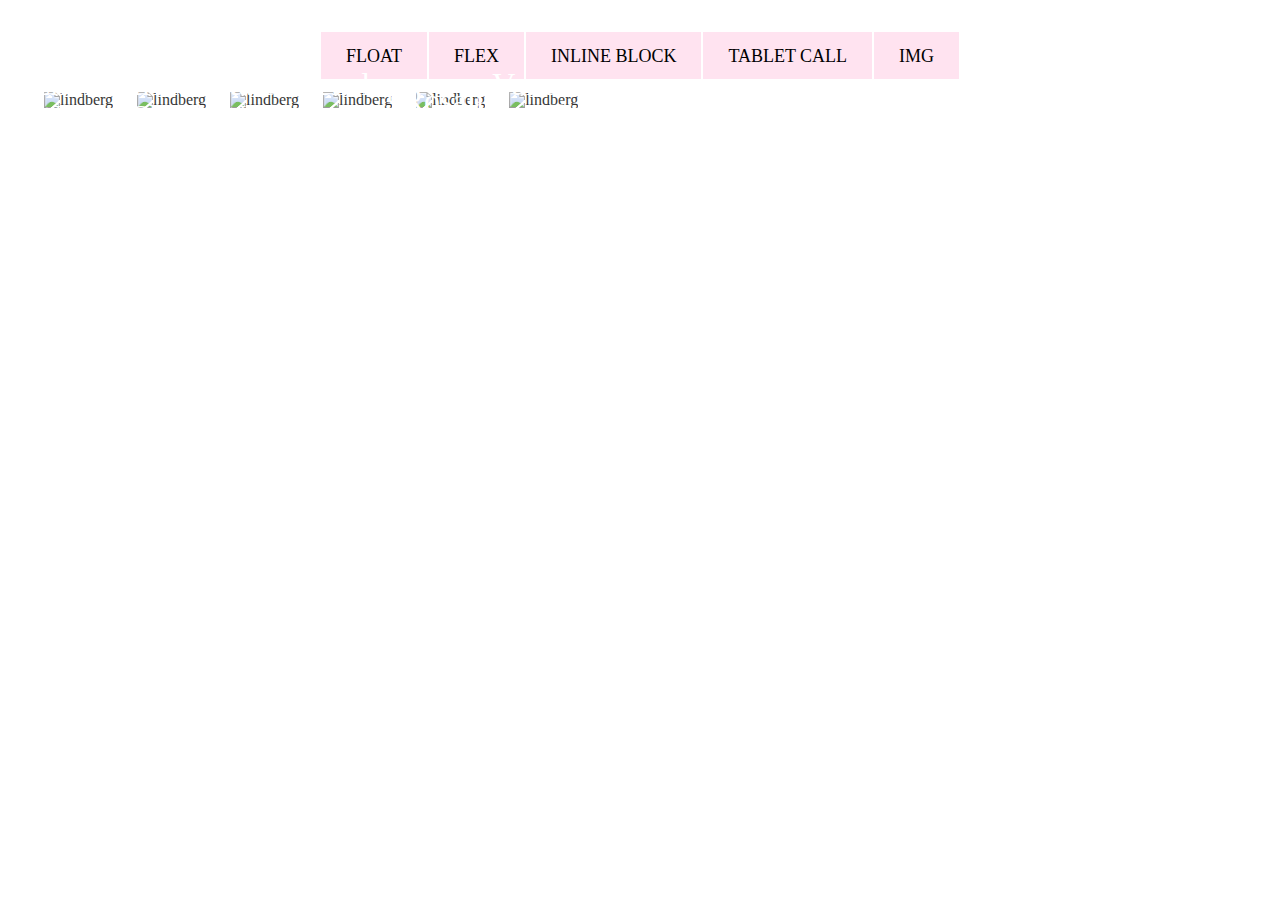
==== index-lindbergh.html @ 278c9791 "Create index-lindbergh.html" ====
<!DOCTYPE html>
<html lang="ru">
<head>
	<meta charset="UTF-8">
	<title>homework</title>
	<link rel="stylesheet" href="css/style.css">
	</head>
<body>
<div class="menu">
<ul>
<li>
<a href="index — float.html" title="float">Float</a>
</li>
<li>
<a href="index.html" title="float">Flex</a>
</li>
<li>
<a href="index —inline block.html" title="inline block">Inline block</a>
</li>
<li>
<a href="index — tablet call.html" title="tablet call">Tablet call</a>
</li>
<li>
	<a href="#" title="img">IMG</a>
</li>
</ul>

	
	<div class="wrapper1">
		<div class="border1">
		<div class="image1">
		<img class="opacity1" src="foto/emmawatson.png" alt="lindberg">
		<p class="text1">Emma Watson</p>
	</div>
</div>
			<div class="border1">
		<div class="image1">
		<img class="opacity1" src="foto/irinashaik.png" alt="lindberg">
		<p class="text1">Irina Shayk</p>
	</div>
	</div>
				<div class="border1">
		<div class="image1">
		<img class="opacity1" src="foto/kateelizabethwinslet.png" alt="lindberg">
		<p class="text1">Kate Winslet</p>
</div>
	</div>
	
				<div class="border1">
		<div class="image1">
		<img class="opacity1" src="foto/penelopecruz.png" alt="lindberg">
		<p class="text1">Penelope Cruz</p>
</div>
	</div>


				<div class="border1">
		<div class="image1">
		<img class="opacity1" src="foto/rosalia.png" alt="lindberg">
		<p class="text1">Rosalia</p>
</div>
	</div>


				<div class="border1">
		<div class="image1">
		<img class="opacity1" src="foto/vanessachantalparadis.png" alt="lindberg">
		<p class="text1">Vanessa Paradis</p>
</div>
	</div>
</div>
</body>
---- css/style.css ----
@import url('');
/*css reset*/
			html, body, div, span, applet, object, iframe,
			h1, h2, h3, h4, h5, h6, p, blockquote, pre,
			a, abbr, acronym, address, big, cite, code,
			del, dfn, em, img, ins, kbd, q, s, samp,
			small, strike, strong, sub, sup, tt, var,
			b, u, i, center,
			dl, dt, dd, ol, ul, li,
			fieldset, form, label, legend,
			table, caption, tbody, tfoot, thead, tr, th, td,
			article, aside, canvas, details, embed, 
			figure, figcaption, footer, header, hgroup, 
			menu, nav, output, ruby, section, summary,
			time, mark, audio, video {
				margin: 0;
				padding: 0;
				border: 0;
				font-size: 100%;
				font: inherit;
				vertical-align: baseline;
			}
			/* HTML5 display-role reset for older browsers */
			article, aside, details, figcaption, figure, 
			footer, header, hgroup, menu, nav, section {
				display: block;
			}
			body {
				line-height: 1;
			}
			ol, ul {
				list-style: none;
			}
			blockquote, q {
				quotes: none;
			}
			blockquote:before, blockquote:after,
			q:before, q:after {
				content: '';
				content: none;
			}
			table {
				border-collapse: collapse;
				border-spacing: 0;
			}
/*main*/

/*	div{
		outline: 2px solid red;
	}*/
	div{
		outline: 1px solid #ffffff;

	}


.wrapper{
		width:1200px;
		margin: 0 auto;
		padding:  32px 20;	
	}

.menu {
	margin: 32px 32px ;
	padding: 0;
	border: 0;
	font: inherit;
}
ul{
	text-align: center;
	font-size: 0;
}
ul li{
	display: inline-block;
	background: #ffe3f0;
	font-size: 18px;
}
ul li a{
	text-decoration: none;
	color: black;
	text-transform: uppercase;
	padding: 15px 25px;
	display: block;
}
ul li a:hover {
    background-color: #ffe3f0;
    font-size: larger;
    font-style: inherit;
    font-weight: bolder;
}
li+li{
    border-left: 2px solid #ffffff;
}




h1{
	margin: 32px 32px ;
	text-align: center;
	font-size: 36px
}
.first{
	background: #d5a7b4;
	display: flex;

}

.first_1{
	width: 400px;
	height: 200px;
}
.first_2{
	width: 400px;
    height: 200px;
   
}
.first_3{
	width: 400px;
    height: 200px;
	
}
.three{background: #a36452;
display: flex;
}


.second{
background: #e9bbc8;
display: flex;
}
.second_left{
	width: 800px;
	height: 200px;

}
.second_left_1{
	width: 800px;
	height: 100px;
}
.second_left_2{
	width: 800px;
	height: 100px;
}
.second_right_1{
	width: 400px;
	height: 67px;
}
.second_right_2{
	width: 400px;
	height: 67px;
}
.second_right_3{
	width: 400px;
	height: 67px;
}

.three{
background: #a36452;
display: flex;
height: 200px;
}
.three_left{
width: 400px;
}
.three_right{
width: 800px;	
}
.three_right_top{
width: 800px;
height: 100px;
}
.three_right_bottom{
display: inline-flex;
width: 800px;
}
.three_right_bottom_1{
width: 400px;
height: 100px;
}
.three_right_bottom_2{
width: 400px;
height: 100px;
}

.four{
display: flex;
background: #B5AAD5;
height: 300px;
}

.four_left{
flex: 0 0 800px;
}

.four_left_top{
flex: 0 0 800px;
height: 100px;
}

.four_left_bottom{
display: flex;
}

.four_left_bottom_left{
flex: 0 0 400px;
height: 200px;
}
.four_left_bottom_left_top{
flex: 0 0 400px;
height: 100px;
}
.four_left_bottom_left_bottom{
display: flex;
height: 100px;
}
.four_left_bottom_left_bottom_1{
flex: 0 0 200px;
}
.four_left_bottom_left_bottom_2{
flex: 0 0 200px;
}
.four_left_bottom_right{
flex: 0 0 400px;
}
.four_rigth{
flex: 0 0 400px;
}
.four_rigth{
flex: 0 0 400px;
}









.first1{
background: #d5a7b4;
}

.first11{
	width: 400px;
	float:left;
	height: 200px;
	background: #d5a7b4;
}
.first2{
	width: 400px;
    height: 200px;
	float:left;
	background: #d5a7b4;
}
.first3{
	width: 400px;
    height: 200px;
	float:left;
	background: #d5a7b4;
}
 .clr{
    clear: left;
}




.second2{
background: #def3ff;
}
.second_left2{
	width: 800px;
	float: left;
}
.second_left_11{
height: 100px;
width: 800px;
}

.second_left_21{
	height: 100px;
	width: 800px;

}
.second_right2{
	width: 400px;
	float: left;
}
.second_right_11{
	height: 66px;
}
.second_right_21{
	height: 66px;
}
.second_right_31{
	height: 66px;
}


.three3{
background:#f4bf3c;
}

.three_left1{
	width: 400px;
	float: left;
	height: 200px;
}
.three_right_top1
{
	float: left;
	width:800px;
	height: 100px;

}
.three_right_bottom_12{
	float: left;
	width:400px;
	height: 100px;
}
.three_right_bottom_21{
	float: left;
	width:400px;
	height: 100px;
}


.four4{
	background: #f8955b;
}
.four_left1{
	float: left;
	width: 800px;
}
.four_left_top1{
	height: 100px;
	float: left;
	width: 800px;
	background: #f8955b;
}
.four_left_bottom1{
	font-size: 0px;
	background: #f8955b;

}
.four_left_bottom_left1{
	width: 400px;
	float: left;
	height: 100px;
	background: #f8955b;
}
.four_left_bottom_left_top1{
	width: 400px;
	height: 100px;
	background: #f8955b;;
}
.four_left_bottom_left_bottom1{
	width: 400px;
	height: 100px;
	background: #f8955b;
}
.four_left_bottom_left_bottom_11{
	width: 200px;
	float: left;
	height: 100px;
	background: #f8955b;
}
.four_left_bottom_left_bottom_21{
	width: 200px;
	float: left;
	height: 100px;
	background: #f8955b;
}
.four_left_bottom_right1{
	width: 400px;
	float: left;
	height: 200px;
	background: #f8955b;
}
.four_right1{
	width: 400px;
	float: left;
	height: 300px;
	background: #f8955b;
}




.first01{
	background: #dfb1be;
	font-size:0;
}
.first_01{
	width: 400px;
	font-size: 16px;
	display: inline-block;
	height: 200px;
}



.second01{
	background: #def3ff;
	font-size: 0px;
}
.second_left01{
	width: 800px;
	font-size: 16px;
	display: inline-block;

}
.secont_left_001{
	height: 100px;
}
.secont_left_02{
	height: 100px;
}

.second_right01{
	width: 400px;
	display: inline-block;
}
.second_right_01{
	height: 66px;
}
.second_right_02{
	height: 66px;
}
.second_right_03{
	height: 66px;
	
}



.third03{
	background: #f4bf3c;
	font-size: 0px;
}
.third_left03{
	display: inline-block;
	width: 500px;
	height: 200px;
}
.third_right_bottom03{
	width: 700px;
	display: inline-block;
}
.third_right_bottom_01{
	height: 110px;
	display: inline-block;
	width: 350px;
}



.four01{
	background: #f8955b;
	font-size: 0px;
}
.four_left01{
	display: inline-block;
	width: 800px;
}
.four_left_top01{
	height: 100px;
	display: inline-block;
	width: 800px;
}
.four_left_bottom01{
	font-size: 0px;
	background: #f8955b;
}
.four_left_bottom_left01{
	width: 400px;
	display: inline-block;
}
.four_left_bottom_left_top01{
	width: 400px;
	height: 100px;
}
.four_left_bottom_left_bottom01{
	width: 400px;
	height: 100px;
}
.four_left_bottom_left_bottom_01{
	width: 200px;
	display:inline-block;
	height: 100px;
}
.four_left_bottom_left_bottom_02{
	width: 200px;
	display:inline-block;
	height: 100px;
}
.four_right01{
	width: 400px;
	display:inline-block;
	height: 200px;
}





.first3{
	background: #dfb1be;
	font-size:0;
}
.first_13{
	width: 400px;
	font-size: 16px;
	display:table-cell;
	height: 200px;
}


.second13{
	background: #def3ff;
}
.second_left13{
	width: 800px;
	font-size: 16px;
	display:table-cell;

}
.secont_left_133{
	height: 100px;
	width: 800px;

}
.secont_left_23{
	height: 100px;
	width: 800px;
}

.second_right13{
	width: 400px;
	display:table-cell;
}
.second_right_13{
	height: 66px;
	width: 400px;
}
.second_right_233{
	height: 66px;
	width: 400px;
}
.second_right_33{
	height: 66px;
	width: 400px;
	
}



.third3{
	background: #f4bf3c;
}
.third_left13{
	display:table-cell;
	width: 500px;
	height: 200px;
}
.third_right_bottom13{
	width: 700px;
	display:table-cell;
}
.third_right_bottom_113{
	height: 110px;
	display:table-cell;
	width: 350px;
}


.four3{
	background: #f8955b;
}
.four_left3{
	display:table-cell;
	width: 800px;
}
.four_left_top3{
	height: 100px;
	display:table-cell;
	width: 800px;
}
.four_left_bottom3{
	font-size: 0px;
	background: #f8955b;
}
.four_left_bottom_left3{
	width: 400px;
	display:table-cell;
}
.four_left_bottom_left_top3{
	width: 400px;
	height: 100px;
}
.four_left_bottom_left_bottom3{
	width: 400px;
	height: 100px;
}
.four_left_bottom_left_bottom_13{
	width: 200px;
	display:table-cell;
	height: 100px;
}
.four_left_bottom_left_bottom_23{
	width: 200px;
	display:table-cell;
	height: 100px;
}

.four_right3{
	width: 400px;
	display:table-cell;
}






.first333{
	font-size:0;
	background: #d5a7b4;
}
.first_13{
	width: 400px;
	font-size: 16px;
	display:table-cell;
	height: 200px;
}
.first23{
	width: 400px;
	font-size: 16px;
	display:table-cell;
	height: 200px;
}
.first33{
 width: 400px;
	font-size: 16px;
	display:table-cell;
	height: 200px;
}

.second13{
	background: #def3ff;
}
.second_left13{
	width: 800px;
	font-size: 16px;
	display:table-cell;

}
.secont_left_133{
	height: 100px;
	width: 800px;
}
.secont_left_23{
	height: 100px;
	width: 800px;
}

.second_right13{
	width: 400px;
	display:table-cell;
}
.second_right_13{
	height: 66px;
	width: 400px;
}
.second_right_233{
	height: 66px;
	width: 400px;
}
.second_right_33{
	height: 66px;
	width: 400px;
	
}



.third333{
	background: #f4bf3c;
}
.third_left13{
	display:table-cell;
	width: 500px;
	height: 200px;
	background: #f4bf3c;
}
.third_right_bottom13{
	width: 700px;
	display:table-cell;
	background: #f4bf3c;
}
.third_right_bottom_113{
	height: 110px;
	display:table-cell;
	width: 350px;
	background: #f4bf3c;
}


.four3{
	background: #f8955b;
}
.four_left3{
	display:table-cell;
	width: 800px;
}
.four_left_top3{
	height: 100px;
	display:table-cell;
	width: 800px;
}
.four_left_bottom3{
	font-size: 0px;
	background: #f8955b;
}
.four_left_bottom_left3{
	width: 400px;
	display:table-cell;
}
.four_left_bottom_left_top3{
	width: 400px;
	height: 100px;
}
.four_left_bottom_left_bottom3{
	width: 400px;
	height: 100px;
}
.four_left_bottom_left_bottom_13{
	width: 200px;
	display:table-cell;
	height: 100px;
}
.four_left_bottom_left_bottom_23{
	width: 200px;
	display:table-cell;
	height: 100px;
}

.four_right3{
	width: 400px;
	display:table-cell;
}




.wrapper1{
	display: flex;
	flex-wrap: wrap;
	width:1200px;	
	}
.border1{
	padding: 12px;
}
.image1{
	position: relative;
}
.opacity1{
	opacity:0.8;
}

.text1 {
font-size: 32px;
color: white;
position: absolute;
margin-right: -50%;
top: 50%;
left: 50%;
transform: translate(-50%, -50%);
}
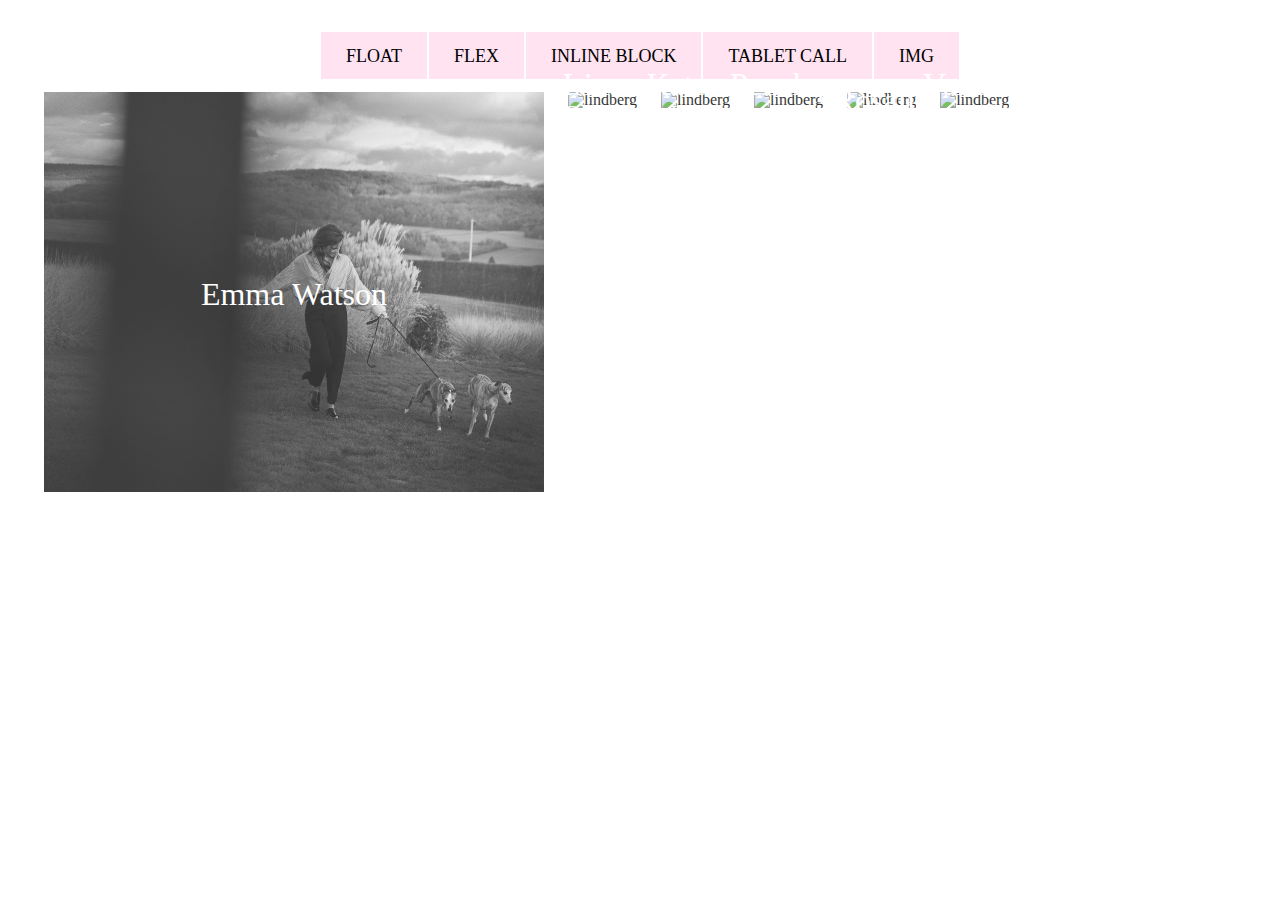
==== commit 08fd1ed3: "Update index-lindbergh.html" ====
--- a/index-lindbergh.html
+++ b/index-lindbergh.html
@@ -29,7 +29,7 @@
 	<div class="wrapper1">
 		<div class="border1">
 		<div class="image1">
-		<img class="opacity1" src="foto/emmawatson.png" alt="lindberg">
+		<img class="opacity1" src="image/emmawatson.png" alt="lindberg">
 		<p class="text1">Emma Watson</p>
 	</div>
 </div>
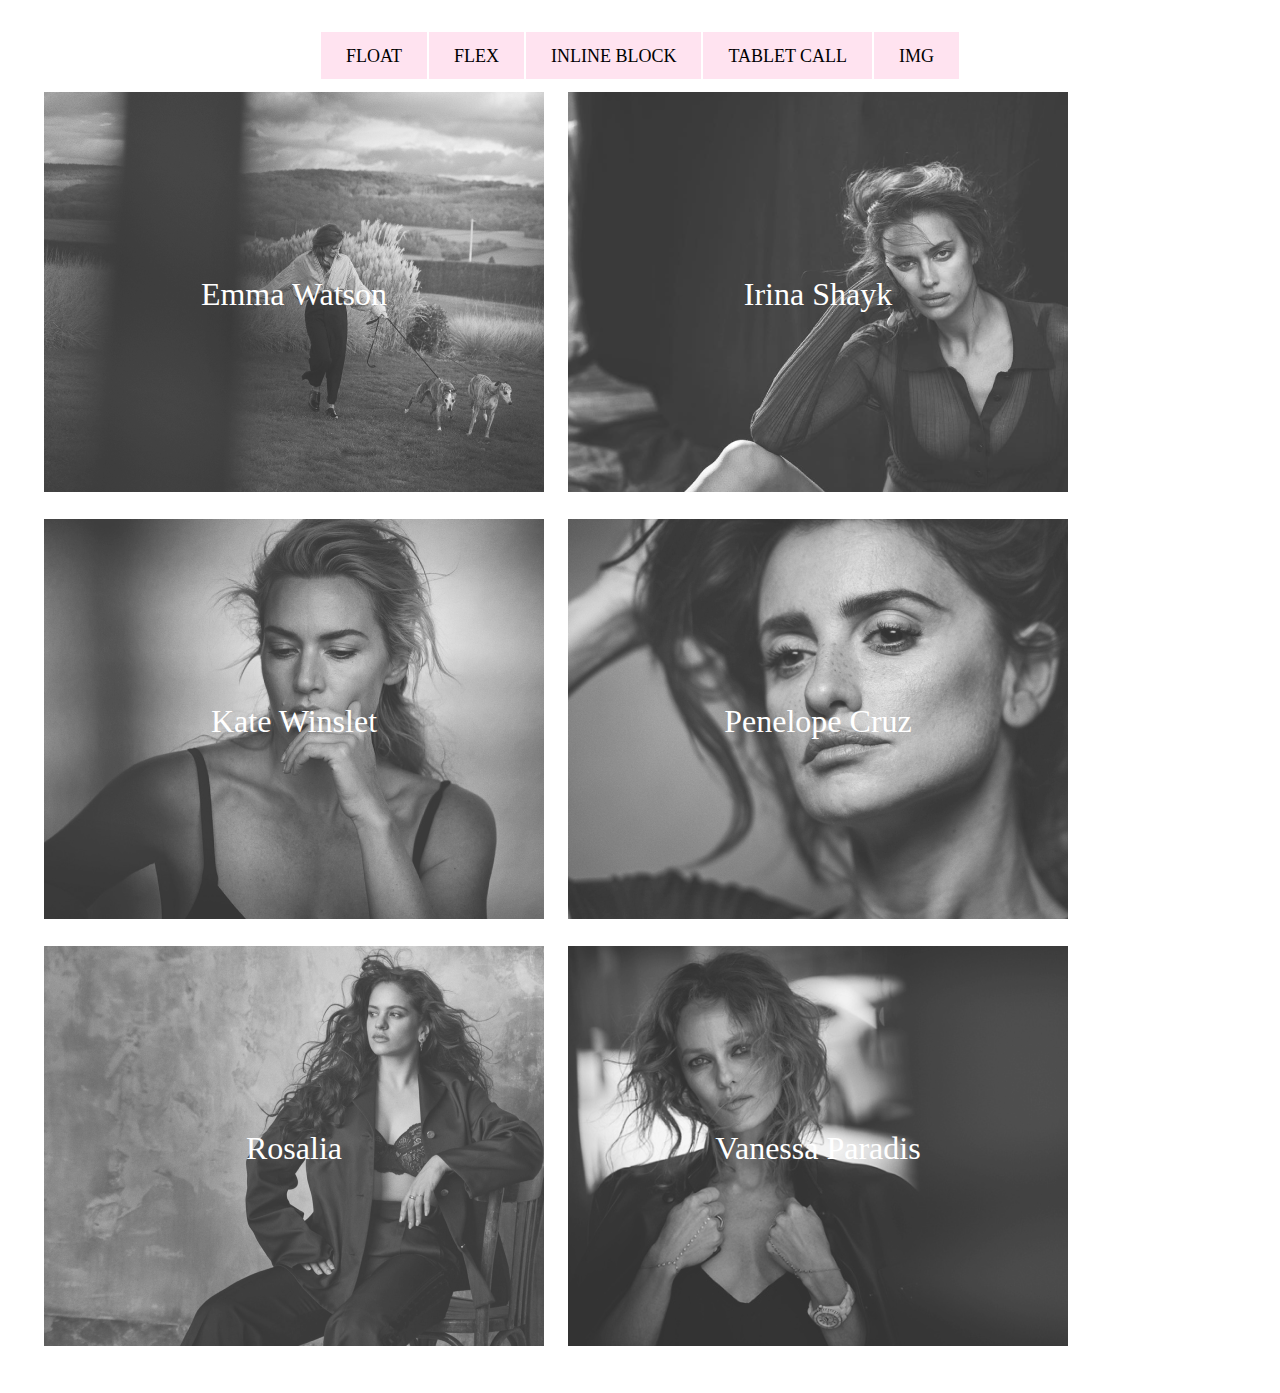
==== commit 789eacb8: "Update index-lindbergh.html" ====
--- a/index-lindbergh.html
+++ b/index-lindbergh.html
@@ -35,20 +35,20 @@
 </div>
 			<div class="border1">
 		<div class="image1">
-		<img class="opacity1" src="foto/irinashaik.png" alt="lindberg">
+		<img class="opacity1" src="image/irinashaik.png" alt="lindberg">
 		<p class="text1">Irina Shayk</p>
 	</div>
 	</div>
 				<div class="border1">
 		<div class="image1">
-		<img class="opacity1" src="foto/kateelizabethwinslet.png" alt="lindberg">
+		<img class="opacity1" src="image/kateelizabethwinslet.png" alt="lindberg">
 		<p class="text1">Kate Winslet</p>
 </div>
 	</div>
 	
 				<div class="border1">
 		<div class="image1">
-		<img class="opacity1" src="foto/penelopecruz.png" alt="lindberg">
+		<img class="opacity1" src="image/penelopecruz.png" alt="lindberg">
 		<p class="text1">Penelope Cruz</p>
 </div>
 	</div>
@@ -56,7 +56,7 @@
 
 				<div class="border1">
 		<div class="image1">
-		<img class="opacity1" src="foto/rosalia.png" alt="lindberg">
+		<img class="opacity1" src="image/rosalia.png" alt="lindberg">
 		<p class="text1">Rosalia</p>
 </div>
 	</div>
@@ -64,7 +64,7 @@
 
 				<div class="border1">
 		<div class="image1">
-		<img class="opacity1" src="foto/vanessachantalparadis.png" alt="lindberg">
+		<img class="opacity1" src="image/vanessachantalparadis.png" alt="lindberg">
 		<p class="text1">Vanessa Paradis</p>
 </div>
 	</div>
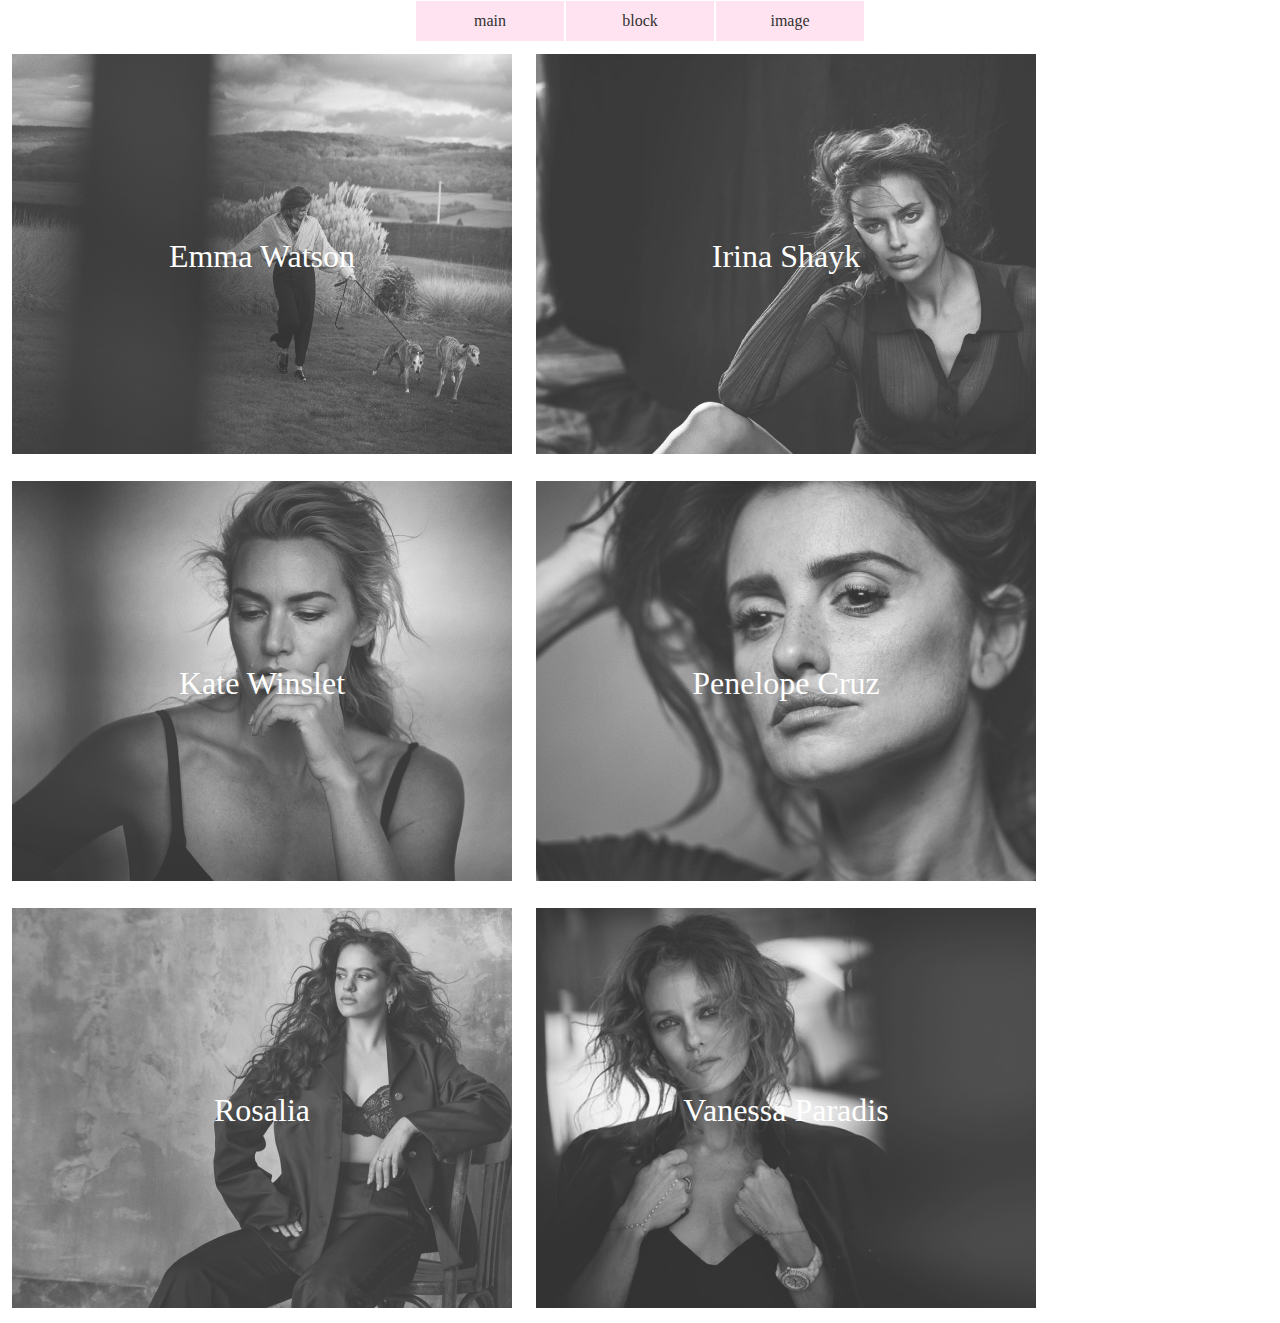
==== commit 4a02e82c: "Update index-lindbergh.html" ====
--- a/index-lindbergh.html
+++ b/index-lindbergh.html
@@ -7,21 +7,37 @@
 	</head>
 <body>
 <div class="menu">
-<ul>
-<li>
-<a href="index — float.html" title="float">Float</a>
+	<div class="menu-block">
+		<ul>
+			<li>
+			<a href="index.html">main</a>
+			</li>
+		<li>
+		<a href="#" title="block">block</a>
+		<ul class="in-menu-block">
+		<li>
+		<a href="index — tablet call.html"title="tablecell">table-cell</a>
+		</li>
+		<li>
+		<a href="index —inline block.html"title="inline-block">inline-block</a>
+		</li>
+		<li>
+		<a href="index — float.html"title="float">float</a>
+		<ul class="float-menu">
+		<li>
+		<a href="#"title="float">float_one</a></li>
+	    <li>
+		<a href="#"title="float_two">float_two</a> 
+		</li>
+		</ul>
+	</li>
+	<li>
+		<a href="index.html"title="flex">flex</a>
+	</li>
+</ul>
 </li>
 <li>
-<a href="index.html" title="float">Flex</a>
-</li>
-<li>
-<a href="index —inline block.html" title="inline block">Inline block</a>
-</li>
-<li>
-<a href="index — tablet call.html" title="tablet call">Tablet call</a>
-</li>
-<li>
-	<a href="#" title="img">IMG</a>
+<a href="index-lindbergh.html"title="image">image</a>
 </li>
 </ul>
 
--- a/css/style.css
+++ b/css/style.css
@@ -1,4 +1,4 @@
-@import url('');
+			@import url('');
 /*css reset*/
 			html, body, div, span, applet, object, iframe,
 			h1, h2, h3, h4, h5, h6, p, blockquote, pre,
@@ -60,38 +60,61 @@
 		padding:  32px 20;	
 	}
 
-.menu {
-	margin: 32px 32px ;
-	padding: 0;
-	border: 0;
-	font: inherit;
-}
-ul{
+
+.menu-block {
+    position: relative;
+}
+
+.menu-block ul{
 	text-align: center;
 	font-size: 0;
 }
-ul li{
+.menu-block ul li{
 	display: inline-block;
 	background: #ffe3f0;
-	font-size: 18px;
-}
-ul li a{
+	font-size: 16px;
+    position: relative;
+    width: 148px;
+}
+
+.menu-block ul li a{
 	text-decoration: none;
-	color: black;
-	text-transform: uppercase;
-	padding: 15px 25px;
+	color: #313131;
+	padding-top: 12px;
+    padding-bottom: 12px;
 	display: block;
-}
-ul li a:hover {
-    background-color: #ffe3f0;
-    font-size: larger;
-    font-style: inherit;
-    font-weight: bolder;
-}
-li+li{
-    border-left: 2px solid #ffffff;
-}
-
+    text-align: center;
+}
+ .menu-block ul li a:hover {
+    background-color: #e9bbc8;
+}
+
+.menu-block li{
+    border: 1px solid #ffffff;
+}
+
+.in-menu-block {
+    position: absolute;
+    display: none;
+}
+.float-menu {
+    position: absolute;
+    top:  100%;
+    left:  0;
+    display: none;
+}
+
+li:hover .in-menu-block  {
+    display: block;
+    top:  100%;
+    left:  0%;
+}
+
+li ul  :hover  .float-menu   {
+    display: block;
+    top:  0;
+    left:  100%;
+}
 
 
 
@@ -126,7 +149,7 @@
 
 
 .second{
-background: #e9bbc8;
+background: #def3ff;
 display: flex;
 }
 .second_left{
@@ -156,7 +179,7 @@
 }
 
 .three{
-background: #a36452;
+background: #f4bf3c;
 display: flex;
 height: 200px;
 }
@@ -185,7 +208,7 @@
 
 .four{
 display: flex;
-background: #B5AAD5;
+background: #f8955b;
 height: 300px;
 }
 
@@ -753,21 +776,18 @@
 }
 
 
-
-
 .wrapper1{
 	display: flex;
 	flex-wrap: wrap;
-	width:1200px;	
+	width:1200px;
+	z-index: -70;	
 	}
-.border1{
+
+.image1{
+	z-index: -20;
+	position: relative;
+	opacity:0.8;
 	padding: 12px;
-}
-.image1{
-	position: relative;
-}
-.opacity1{
-	opacity:0.8;
 }
 
 .text1 {
@@ -779,3 +799,4 @@
 left: 50%;
 transform: translate(-50%, -50%);
 }
+
